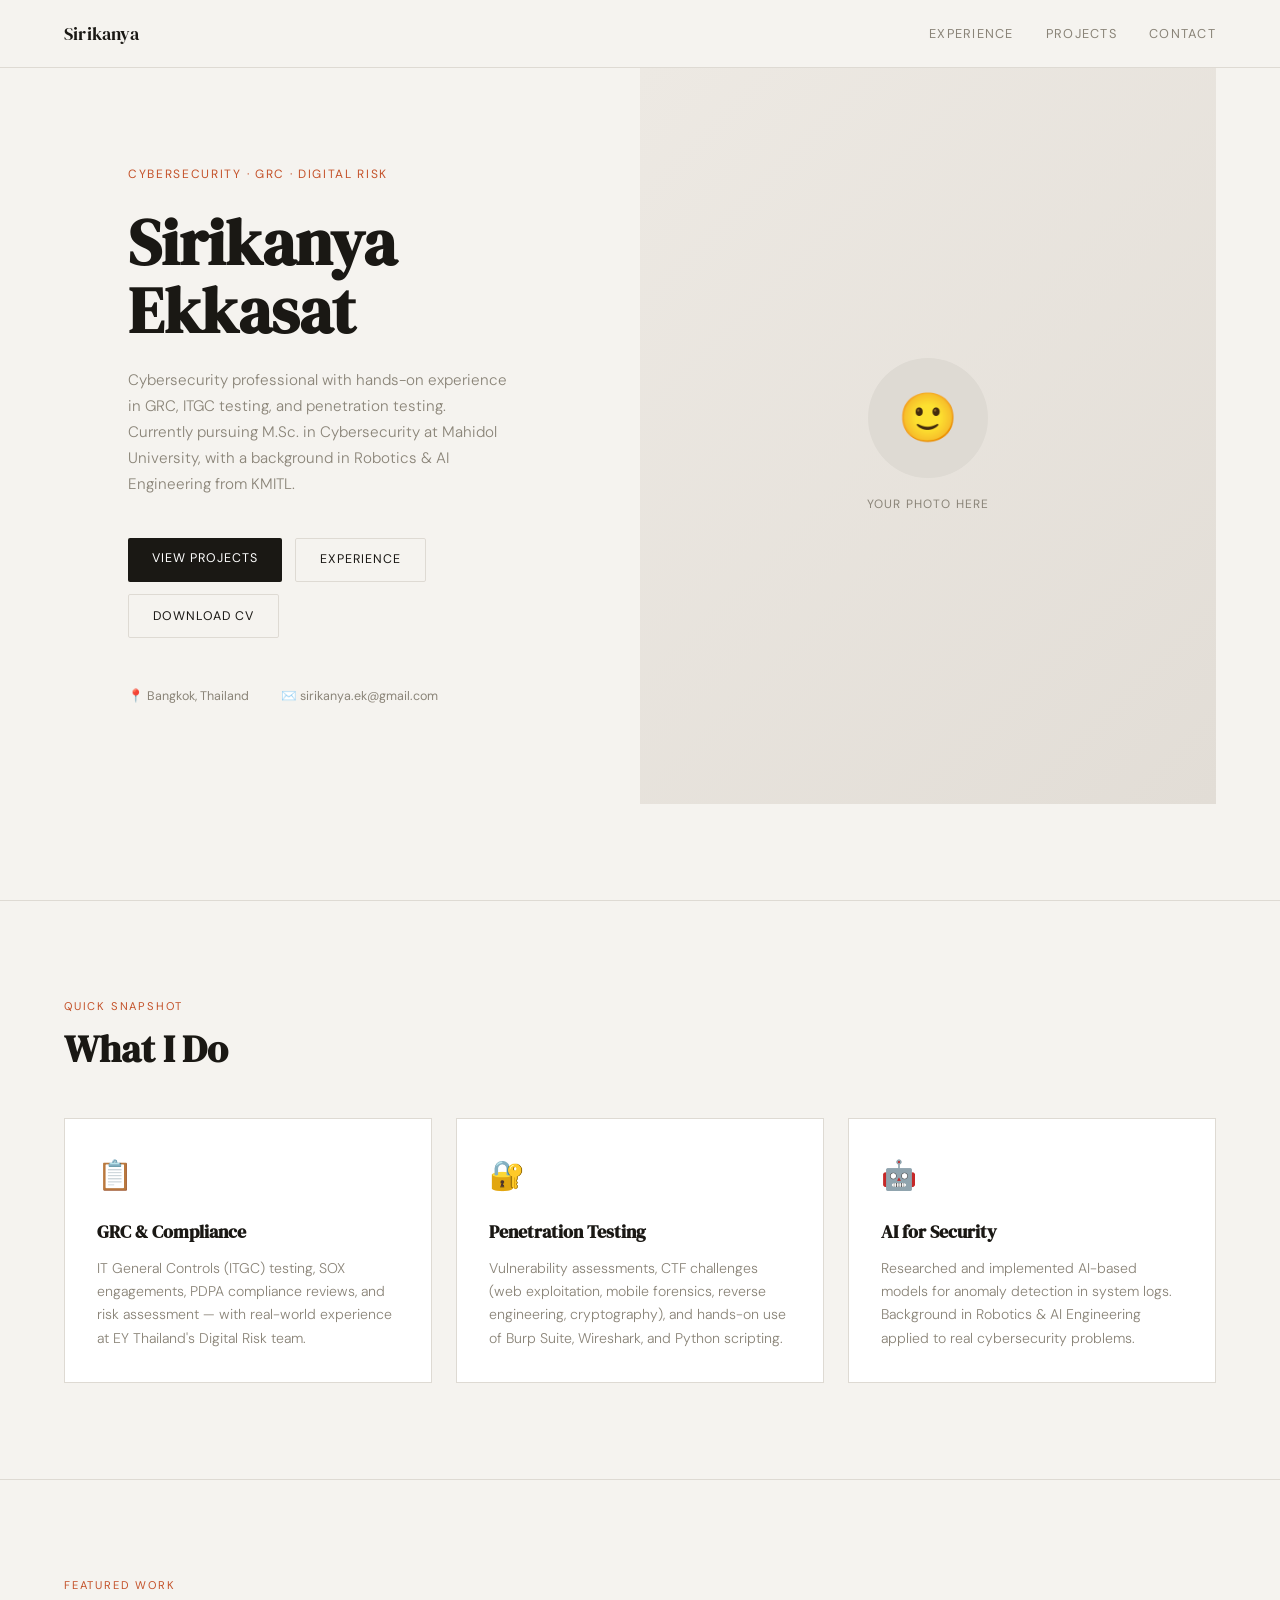
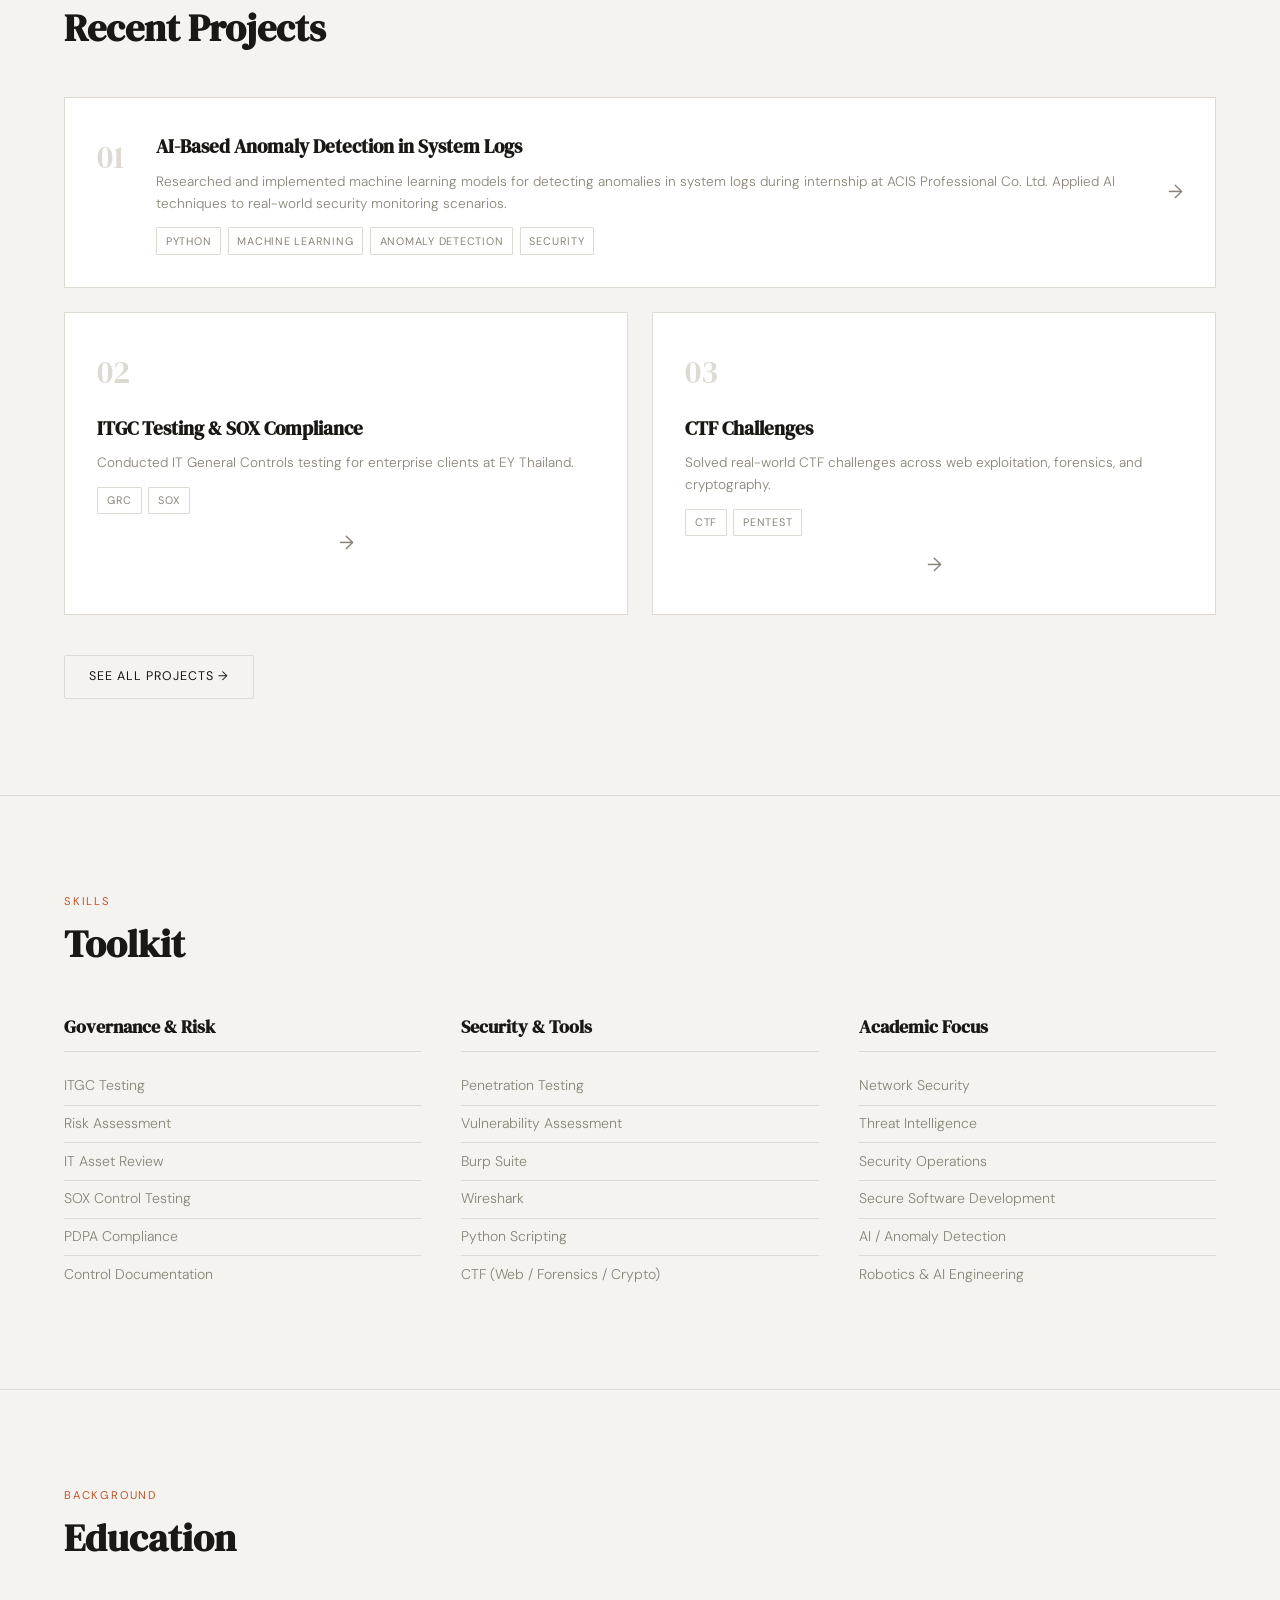
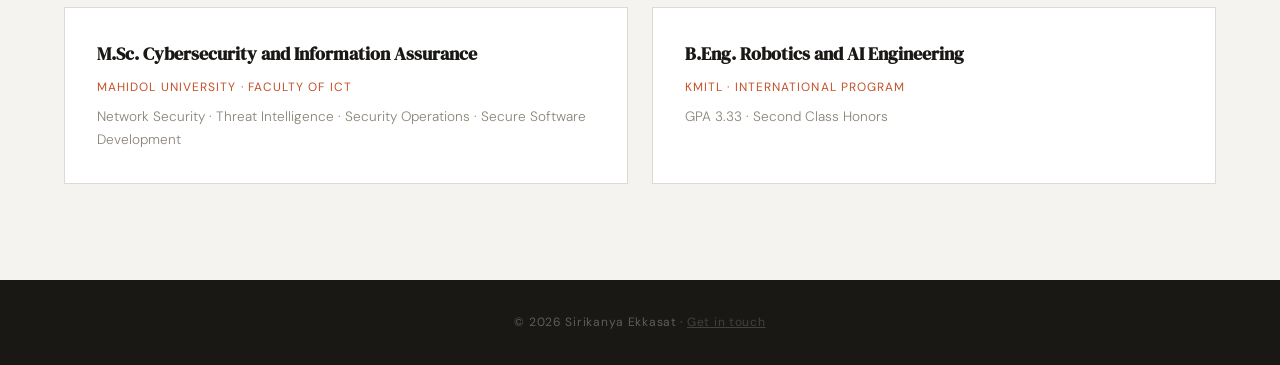
==== index.html @ f428b61f "Add files via upload" ====
<!DOCTYPE html>
<html lang="en">
<head>
<meta charset="UTF-8">
<meta name="viewport" content="width=device-width, initial-scale=1.0">
<title>Sirikanya Ekkasat | Portfolio</title>
<link href="https://fonts.googleapis.com/css2?family=DM+Serif+Display:ital@0;1&family=DM+Sans:ital,opsz,wght@0,9..40,300;0,9..40,400;0,9..40,500;1,9..40,300&display=swap" rel="stylesheet">
<link rel="stylesheet" href="style.css">
</head>
<body>

<nav>
  <a class="nav-logo" href="index.html">Sirikanya</a>
  <ul class="nav-links">
    <li><a href="experience.html">Experience</a></li>
    <li><a href="projects.html">Projects</a></li>
    <li><a href="contact.html">Contact</a></li>
  </ul>
  <button class="nav-burger" onclick="toggleMenu()" aria-label="Menu">☰</button>
</nav>
<div class="nav-mobile" id="navMobile">
  <a href="experience.html">Experience</a>
  <a href="projects.html">Projects</a>
  <a href="contact.html">Contact</a>
</div>

<!-- HERO -->
<section id="hero">
  <div class="hero-left">
    <p class="hero-tag">Cybersecurity · GRC · Digital Risk</p>
    <h1 class="hero-name">Sirikanya<br>Ekkasat</h1>
    <p class="hero-bio">
      Cybersecurity professional with hands-on experience in GRC, ITGC testing, and penetration testing.
      Currently pursuing M.Sc. in Cybersecurity at Mahidol University, with a background in Robotics & AI Engineering from KMITL.
    </p>
    <div class="hero-btns">
      <a href="projects.html" class="btn btn-primary">View Projects</a>
      <a href="experience.html" class="btn btn-ghost">Experience</a>
      <a href="#" class="btn btn-ghost">Download CV</a>
    </div>
    <div class="hero-meta">
      <span>📍 Bangkok, Thailand</span>
      <span>✉️ sirikanya.ek@gmail.com</span>
    </div>
  </div>
  <div class="hero-right">
    <div class="hero-photo-placeholder">
      <div class="placeholder-circle">🙂</div>
      <span class="placeholder-label">Your Photo Here</span>
    </div>
  </div>
</section>

<!-- SNAPSHOT -->
<section id="snapshot">
  <div class="reveal">
    <p class="section-label">Quick Snapshot</p>
    <h2 class="section-title">What I Do</h2>
  </div>
  <div class="snapshot-grid reveal">
    <div class="snapshot-card">
      <div class="snapshot-icon">📋</div>
      <h3>GRC & Compliance</h3>
      <p>IT General Controls (ITGC) testing, SOX engagements, PDPA compliance reviews, and risk assessment — with real-world experience at EY Thailand's Digital Risk team.</p>
    </div>
    <div class="snapshot-card">
      <div class="snapshot-icon">🔐</div>
      <h3>Penetration Testing</h3>
      <p>Vulnerability assessments, CTF challenges (web exploitation, mobile forensics, reverse engineering, cryptography), and hands-on use of Burp Suite, Wireshark, and Python scripting.</p>
    </div>
    <div class="snapshot-card">
      <div class="snapshot-icon">🤖</div>
      <h3>AI for Security</h3>
      <p>Researched and implemented AI-based models for anomaly detection in system logs. Background in Robotics & AI Engineering applied to real cybersecurity problems.</p>
    </div>
  </div>
</section>

<!-- FEATURED WORK -->
<section id="featured">
  <div class="reveal">
    <p class="section-label">Featured Work</p>
    <h2 class="section-title">Recent Projects</h2>
  </div>
  <div class="featured-grid reveal">
    <a href="projects.html" class="featured-card featured-large">
      <div class="featured-num">01</div>
      <div class="featured-info">
        <h3>AI-Based Anomaly Detection in System Logs</h3>
        <p>Researched and implemented machine learning models for detecting anomalies in system logs during internship at ACIS Professional Co. Ltd. Applied AI techniques to real-world security monitoring scenarios.</p>
        <div class="project-tags">
          <span class="tag">Python</span>
          <span class="tag">Machine Learning</span>
          <span class="tag">Anomaly Detection</span>
          <span class="tag">Security</span>
        </div>
      </div>
      <span class="featured-arrow">→</span>
    </a>
    <a href="projects.html" class="featured-card">
      <div class="featured-num">02</div>
      <div class="featured-info">
        <h3>ITGC Testing & SOX Compliance</h3>
        <p>Conducted IT General Controls testing for enterprise clients at EY Thailand.</p>
        <div class="project-tags">
          <span class="tag">GRC</span>
          <span class="tag">SOX</span>
        </div>
      </div>
      <span class="featured-arrow">→</span>
    </a>
    <a href="projects.html" class="featured-card">
      <div class="featured-num">03</div>
      <div class="featured-info">
        <h3>CTF Challenges</h3>
        <p>Solved real-world CTF challenges across web exploitation, forensics, and cryptography.</p>
        <div class="project-tags">
          <span class="tag">CTF</span>
          <span class="tag">Pentest</span>
        </div>
      </div>
      <span class="featured-arrow">→</span>
    </a>
  </div>
  <div class="reveal" style="margin-top:2.5rem;">
    <a href="projects.html" class="btn btn-ghost">See All Projects →</a>
  </div>
</section>

<!-- SKILLS -->
<section id="skills-strip">
  <div class="reveal">
    <p class="section-label">Skills</p>
    <h2 class="section-title">Toolkit</h2>
  </div>
  <div class="skills-grid reveal">
    <div class="skill-group">
      <h3 class="skill-group-title">Governance & Risk</h3>
      <ul class="skill-list">
        <li>ITGC Testing</li>
        <li>Risk Assessment</li>
        <li>IT Asset Review</li>
        <li>SOX Control Testing</li>
        <li>PDPA Compliance</li>
        <li>Control Documentation</li>
      </ul>
    </div>
    <div class="skill-group">
      <h3 class="skill-group-title">Security & Tools</h3>
      <ul class="skill-list">
        <li>Penetration Testing</li>
        <li>Vulnerability Assessment</li>
        <li>Burp Suite</li>
        <li>Wireshark</li>
        <li>Python Scripting</li>
        <li>CTF (Web / Forensics / Crypto)</li>
      </ul>
    </div>
    <div class="skill-group">
      <h3 class="skill-group-title">Academic Focus</h3>
      <ul class="skill-list">
        <li>Network Security</li>
        <li>Threat Intelligence</li>
        <li>Security Operations</li>
        <li>Secure Software Development</li>
        <li>AI / Anomaly Detection</li>
        <li>Robotics & AI Engineering</li>
      </ul>
    </div>
  </div>
</section>

<!-- EDUCATION -->
<section id="education">
  <div class="reveal">
    <p class="section-label">Background</p>
    <h2 class="section-title">Education</h2>
  </div>
  <div class="edu-grid reveal">
    <div class="edu-card">
      <h3 class="edu-degree">M.Sc. Cybersecurity and Information Assurance</h3>
      <p class="edu-school">Mahidol University · Faculty of ICT</p>
      <p class="edu-detail">Network Security · Threat Intelligence · Security Operations · Secure Software Development</p>
    </div>
    <div class="edu-card">
      <h3 class="edu-degree">B.Eng. Robotics and AI Engineering</h3>
      <p class="edu-school">KMITL · International Program</p>
      <p class="edu-detail">GPA 3.33 · Second Class Honors</p>
    </div>
  </div>
</section>

<footer>
  <p>© 2026 Sirikanya Ekkasat · <a href="contact.html" style="color:inherit;opacity:.6;">Get in touch</a></p>
</footer>

<script src="main.js"></script>
</body>
</html>
---- style.css ----
/* ── RESET & VARIABLES ── */
*, *::before, *::after { box-sizing: border-box; margin: 0; padding: 0; }

:root {
  --bg: #f5f3ef;
  --ink: #1a1814;
  --muted: #8a8478;
  --line: #dedad3;
  --accent: #c4522a;
  --white: #fff;
  --serif: 'DM Serif Display', Georgia, serif;
  --sans: 'DM Sans', sans-serif;
  --nav-h: 68px;
}

html { scroll-behavior: smooth; }

body {
  background: var(--bg);
  color: var(--ink);
  font-family: var(--sans);
  font-size: 15px;
  line-height: 1.7;
  -webkit-font-smoothing: antialiased;
}

/* ── NAV ── */
nav {
  position: fixed; top: 0; left: 0; right: 0;
  z-index: 100;
  display: flex; align-items: center; justify-content: space-between;
  height: var(--nav-h);
  padding: 0 4rem;
  background: rgba(245,243,239,.95);
  backdrop-filter: blur(10px);
  border-bottom: 1px solid var(--line);
  animation: fadeDown .5s ease both;
}

.nav-logo {
  font-family: var(--serif);
  font-size: 1.15rem;
  text-decoration: none;
  color: var(--ink);
  letter-spacing: .01em;
}

.nav-links { display: flex; gap: 2rem; list-style: none; }
.nav-links a {
  text-decoration: none;
  color: var(--muted);
  font-size: .8rem;
  letter-spacing: .1em;
  text-transform: uppercase;
  transition: color .2s;
  padding-bottom: 2px;
  border-bottom: 1px solid transparent;
}
.nav-links a:hover, .nav-links a.active {
  color: var(--ink);
  border-bottom-color: var(--ink);
}

.nav-burger {
  display: none;
  background: none; border: none;
  font-size: 1.3rem; cursor: pointer;
  color: var(--ink);
}

/* mobile nav */
.nav-mobile {
  display: none;
  position: fixed; top: var(--nav-h); left: 0; right: 0;
  z-index: 99;
  background: var(--bg);
  border-bottom: 1px solid var(--line);
  flex-direction: column;
  padding: 1rem 2rem;
  gap: .2rem;
}
.nav-mobile a {
  display: block;
  padding: .7rem 0;
  text-decoration: none;
  color: var(--muted);
  font-size: .85rem;
  letter-spacing: .08em;
  text-transform: uppercase;
  border-bottom: 1px solid var(--line);
}
.nav-mobile.open { display: flex; }

/* ── HERO ── */
#hero {
  min-height: 100vh;
  display: grid;
  grid-template-columns: 1fr 1fr;
  padding-top: var(--nav-h);
}

.hero-left {
  display: flex; flex-direction: column; justify-content: center;
  padding: 6rem 4rem;
  animation: fadeUp .7s .2s ease both;
}

.hero-tag {
  font-size: .75rem;
  letter-spacing: .14em;
  text-transform: uppercase;
  color: var(--accent);
  margin-bottom: 1.5rem;
}

.hero-name {
  font-family: var(--serif);
  font-size: clamp(3rem, 5vw, 4.8rem);
  line-height: 1.06;
  margin-bottom: 1.5rem;
}

.hero-bio {
  color: var(--muted);
  max-width: 38ch;
  font-weight: 300;
  font-size: .95rem;
  margin-bottom: 2.5rem;
}

.hero-btns { display: flex; gap: .8rem; flex-wrap: wrap; }

.hero-meta {
  margin-top: 3rem;
  display: flex; gap: 2rem;
  font-size: .78rem;
  color: var(--muted);
}
.hero-meta span { display: flex; align-items: center; gap: .4rem; }

.hero-right {
  background: var(--white);
  display: flex; align-items: center; justify-content: center;
  overflow: hidden;
  animation: fadeIn .9s .4s ease both;
}

.hero-photo { width: 100%; height: 100%; object-fit: cover; }

.hero-photo-placeholder {
  width: 100%; height: 100%;
  min-height: 400px;
  display: flex; flex-direction: column;
  align-items: center; justify-content: center; gap: 1rem;
  background: linear-gradient(135deg, #ede9e3, #e2ddd6);
  color: var(--muted);
}
.placeholder-circle {
  width: 120px; height: 120px; border-radius: 50%;
  background: var(--line);
  display: flex; align-items: center; justify-content: center;
  font-size: 3rem;
}
.placeholder-label {
  font-size: .75rem; letter-spacing: .1em; text-transform: uppercase;
}

/* ── BUTTONS ── */
.btn {
  display: inline-block;
  padding: .65rem 1.5rem;
  border-radius: 2px;
  font-size: .78rem;
  letter-spacing: .08em;
  text-transform: uppercase;
  text-decoration: none;
  transition: all .2s;
  cursor: pointer;
  font-family: var(--sans);
  border: none;
}
.btn-primary { background: var(--ink); color: var(--white); }
.btn-primary:hover { background: var(--accent); }
.btn-ghost { border: 1px solid var(--line); color: var(--ink); background: transparent; }
.btn-ghost:hover { border-color: var(--ink); }

/* ── SECTIONS ── */
section {
  padding: 6rem 4rem;
  border-top: 1px solid var(--line);
}
section:first-of-type { border-top: none; }

.section-label {
  font-size: .7rem;
  letter-spacing: .16em;
  text-transform: uppercase;
  color: var(--accent);
  margin-bottom: .7rem;
}

.section-title {
  font-family: var(--serif);
  font-size: clamp(1.8rem, 3vw, 2.6rem);
  line-height: 1.12;
  margin-bottom: 3rem;
}

/* ── PAGE HEADER ── */
.page-header {
  padding-top: calc(var(--nav-h) + 4rem);
  padding-bottom: 4rem;
  padding-left: 4rem;
  padding-right: 4rem;
  border-bottom: 1px solid var(--line);
}
.page-title {
  font-family: var(--serif);
  font-size: clamp(2.5rem, 5vw, 4rem);
  line-height: 1.05;
  margin-bottom: 1rem;
}
.page-subtitle {
  color: var(--muted);
  font-weight: 300;
  max-width: 46ch;
}

/* ── SNAPSHOT ── */
.snapshot-grid {
  display: grid;
  grid-template-columns: repeat(3, 1fr);
  gap: 1.5rem;
}
.snapshot-card {
  background: var(--white);
  border: 1px solid var(--line);
  padding: 2rem;
  transition: transform .2s, box-shadow .2s;
}
.snapshot-card:hover { transform: translateY(-3px); box-shadow: 0 8px 24px rgba(0,0,0,.06); }
.snapshot-icon { font-size: 1.8rem; margin-bottom: 1rem; }
.snapshot-card h3 { font-family: var(--serif); font-size: 1.15rem; margin-bottom: .6rem; }
.snapshot-card p { font-size: .88rem; color: var(--muted); font-weight: 300; line-height: 1.65; }

/* ── FEATURED ── */
.featured-grid {
  display: grid;
  grid-template-columns: 1fr 1fr;
  grid-template-rows: auto auto;
  gap: 1.5rem;
}
.featured-card {
  background: var(--white);
  border: 1px solid var(--line);
  padding: 2rem;
  text-decoration: none;
  color: var(--ink);
  display: flex;
  flex-direction: column;
  gap: .8rem;
  transition: transform .2s, box-shadow .2s;
  position: relative;
}
.featured-card:hover { transform: translateY(-3px); box-shadow: 0 8px 24px rgba(0,0,0,.07); }
.featured-large { grid-column: 1 / -1; flex-direction: row; align-items: flex-start; gap: 2rem; }
.featured-large .featured-info { flex: 1; }
.featured-num {
  font-family: var(--serif);
  font-size: 2rem;
  color: var(--line);
  flex-shrink: 0;
}
.featured-info h3 { font-family: var(--serif); font-size: 1.2rem; margin-bottom: .5rem; }
.featured-info p { font-size: .85rem; color: var(--muted); font-weight: 300; line-height: 1.6; margin-bottom: .8rem; }
.featured-arrow {
  font-size: 1.2rem;
  color: var(--muted);
  align-self: center;
  flex-shrink: 0;
  transition: transform .2s, color .2s;
}
.featured-card:hover .featured-arrow { transform: translateX(4px); color: var(--accent); }

/* ── TAGS ── */
.project-tags { display: flex; flex-wrap: wrap; gap: .4rem; }
.tag {
  font-size: .68rem;
  letter-spacing: .07em;
  text-transform: uppercase;
  padding: .22rem .55rem;
  border: 1px solid var(--line);
  color: var(--muted);
  border-radius: 1px;
}

/* ── SKILLS ── */
.skills-grid {
  display: grid;
  grid-template-columns: repeat(3, 1fr);
  gap: 2.5rem;
}
.skill-group-title {
  font-family: var(--serif);
  font-size: 1.1rem;
  margin-bottom: 1rem;
  padding-bottom: .5rem;
  border-bottom: 1px solid var(--line);
}
.skill-list { list-style: none; }
.skill-list li {
  font-size: .88rem;
  color: var(--muted);
  padding: .4rem 0;
  border-bottom: 1px solid var(--line);
  font-weight: 300;
}
.skill-list li:last-child { border-bottom: none; }

/* ── EDUCATION ── */
.edu-grid {
  display: grid;
  grid-template-columns: 1fr 1fr;
  gap: 1.5rem;
}
.edu-card {
  background: var(--white);
  border: 1px solid var(--line);
  padding: 2rem;
}
.edu-degree { font-family: var(--serif); font-size: 1.1rem; margin-bottom: .4rem; }
.edu-school { font-size: .75rem; letter-spacing: .09em; text-transform: uppercase; color: var(--accent); margin-bottom: .5rem; }
.edu-detail { font-size: .85rem; color: var(--muted); font-weight: 300; }

/* ── TIMELINE ── */
.timeline { display: flex; flex-direction: column; }
.timeline-item {
  display: grid;
  grid-template-columns: 200px 1fr;
  gap: 2rem;
  padding: 2.5rem 0;
  border-bottom: 1px solid var(--line);
}
.timeline-item:first-child { padding-top: 0; }
.timeline-item:last-child { border-bottom: none; }
.timeline-period { font-size: .78rem; color: var(--muted); margin-bottom: .2rem; }
.timeline-location { font-size: .78rem; color: var(--muted); }
.timeline-role { font-family: var(--serif); font-size: 1.2rem; margin-bottom: .25rem; }
.timeline-org { font-size: .75rem; letter-spacing: .08em; text-transform: uppercase; color: var(--accent); margin-bottom: .8rem; }
.timeline-desc { font-size: .88rem; color: var(--muted); font-weight: 300; }
.timeline-desc ul { padding-left: 1.2rem; }
.timeline-desc li { margin-bottom: .3rem; }

/* ── CERTIFICATIONS ── */
.cert-grid {
  display: grid;
  grid-template-columns: repeat(3, 1fr);
  gap: 1.5rem;
}
.cert-card {
  background: var(--white);
  border: 1px solid var(--line);
  padding: 2rem;
  display: flex; flex-direction: column; gap: .6rem;
}
.cert-icon { font-size: 1.8rem; }
.cert-card h3 { font-family: var(--serif); font-size: 1rem; }
.cert-card p { font-size: .8rem; color: var(--muted); text-transform: uppercase; letter-spacing: .06em; }

/* ── PROJECTS PAGE ── */
.filter-bar {
  padding: 0 4rem 2rem;
  display: flex; gap: .6rem; flex-wrap: wrap;
}
.filter-btn {
  padding: .45rem 1.1rem;
  border: 1px solid var(--line);
  background: none;
  cursor: pointer;
  font-family: var(--sans);
  font-size: .75rem;
  letter-spacing: .08em;
  text-transform: uppercase;
  color: var(--muted);
  border-radius: 1px;
  transition: all .18s;
}
.filter-btn.active, .filter-btn:hover {
  background: var(--ink);
  color: var(--white);
  border-color: var(--ink);
}

.projects-big-grid {
  display: flex; flex-direction: column; gap: 0;
}
.project-card-full {
  padding: 2.5rem 4rem;
  border-bottom: 1px solid var(--line);
  transition: background .15s;
}
.project-card-full:hover { background: var(--white); }
.pcf-top {
  display: flex; align-items: center; justify-content: space-between;
  margin-bottom: 1rem;
}
.project-num { font-family: var(--serif); font-size: 1.4rem; color: var(--line); }
.project-title { font-family: var(--serif); font-size: 1.4rem; margin-bottom: .7rem; }
.project-desc { font-size: .88rem; color: var(--muted); font-weight: 300; max-width: 70ch; margin-bottom: 1.2rem; line-height: 1.7; }
.pcf-footer {
  display: flex; align-items: center; justify-content: space-between;
  font-size: .78rem;
}
.pcf-course { color: var(--muted); font-style: italic; }
.pcf-link { color: var(--ink); text-decoration: none; letter-spacing: .05em; transition: color .2s; }
.pcf-link:hover { color: var(--accent); }

/* ── CONTACT PAGE ── */
.contact-section { border-top: 1px solid var(--line); }
.contact-layout {
  display: grid;
  grid-template-columns: 1.2fr 1fr;
  gap: 5rem;
  align-items: start;
}
.contact-heading { font-family: var(--serif); font-size: 2.5rem; margin-bottom: 1.2rem; }
.contact-bio { color: var(--muted); font-weight: 300; max-width: 38ch; margin-bottom: 2.5rem; line-height: 1.8; }

.contact-links { display: flex; flex-direction: column; gap: 0; }
.contact-link {
  display: flex; align-items: center; gap: 1.2rem;
  text-decoration: none; color: var(--ink);
  padding: 1.2rem 0;
  border-bottom: 1px solid var(--line);
  transition: color .2s;
}
.contact-link:last-child { border-bottom: none; }
.contact-link:hover { color: var(--accent); }
.contact-icon {
  width: 40px; height: 40px;
  border: 1px solid var(--line);
  border-radius: 50%;
  display: flex; align-items: center; justify-content: center;
  font-size: .9rem; font-style: normal;
  flex-shrink: 0;
  transition: border-color .2s;
}
.contact-link:hover .contact-icon { border-color: var(--accent); }
.contact-link-label { display: block; font-size: .7rem; letter-spacing: .1em; text-transform: uppercase; color: var(--muted); }
.contact-link-value { display: block; font-size: .88rem; }

.contact-info-card {
  background: var(--white);
  border: 1px solid var(--line);
  padding: 2.5rem;
}
.contact-info-card h3 { font-family: var(--serif); font-size: 1.2rem; margin-bottom: 1.5rem; padding-bottom: 1rem; border-bottom: 1px solid var(--line); }
.info-row {
  display: flex; justify-content: space-between; align-items: center;
  padding: .8rem 0;
  border-bottom: 1px solid var(--line);
  font-size: .88rem;
}
.info-row:last-child { border-bottom: none; }
.info-label { color: var(--muted); font-size: .75rem; letter-spacing: .08em; text-transform: uppercase; }
.status-dot-wrap { display: flex; align-items: center; gap: .5rem; }
.status-dot {
  width: 7px; height: 7px; border-radius: 50%;
  background: #4caf50;
  animation: pulse 2s infinite;
}
@keyframes pulse {
  0%, 100% { opacity: 1; }
  50% { opacity: .4; }
}

/* ── FOOTER ── */
footer {
  background: var(--ink);
  color: rgba(255,255,255,.3);
  text-align: center;
  padding: 2rem;
  font-size: .75rem;
  letter-spacing: .06em;
}

/* ── ANIMATIONS ── */
@keyframes fadeDown { from { opacity:0; transform:translateY(-10px);} to { opacity:1; transform:none;} }
@keyframes fadeUp   { from { opacity:0; transform:translateY(18px); } to { opacity:1; transform:none;} }
@keyframes fadeIn   { from { opacity:0; } to { opacity:1; } }

.reveal {
  opacity: 0;
  transform: translateY(20px);
  transition: opacity .55s ease, transform .55s ease;
}
.reveal.visible { opacity: 1; transform: none; }

/* ── RESPONSIVE ── */
@media (max-width: 900px) {
  nav { padding: 0 1.5rem; }
  .nav-links { display: none; }
  .nav-burger { display: block; }

  #hero { grid-template-columns: 1fr; }
  .hero-left { padding: 5rem 1.5rem 2rem; }
  .hero-right { height: 55vw; min-height: 220px; }
  .hero-photo-placeholder { min-height: 220px; }

  section { padding: 4rem 1.5rem; }
  .page-header { padding: calc(var(--nav-h) + 2.5rem) 1.5rem 2.5rem; }
  .filter-bar { padding: 0 1.5rem 1.5rem; }

  .snapshot-grid { grid-template-columns: 1fr; }
  .featured-grid { grid-template-columns: 1fr; }
  .featured-large { flex-direction: column; }
  .skills-grid { grid-template-columns: 1fr; gap: 2rem; }
  .edu-grid { grid-template-columns: 1fr; }
  .cert-grid { grid-template-columns: 1fr; }
  .timeline-item { grid-template-columns: 1fr; gap: .4rem; }
  .contact-layout { grid-template-columns: 1fr; gap: 3rem; }
  .project-card-full { padding: 2rem 1.5rem; }
  .pcf-top { flex-direction: column; align-items: flex-start; gap: .8rem; }
}
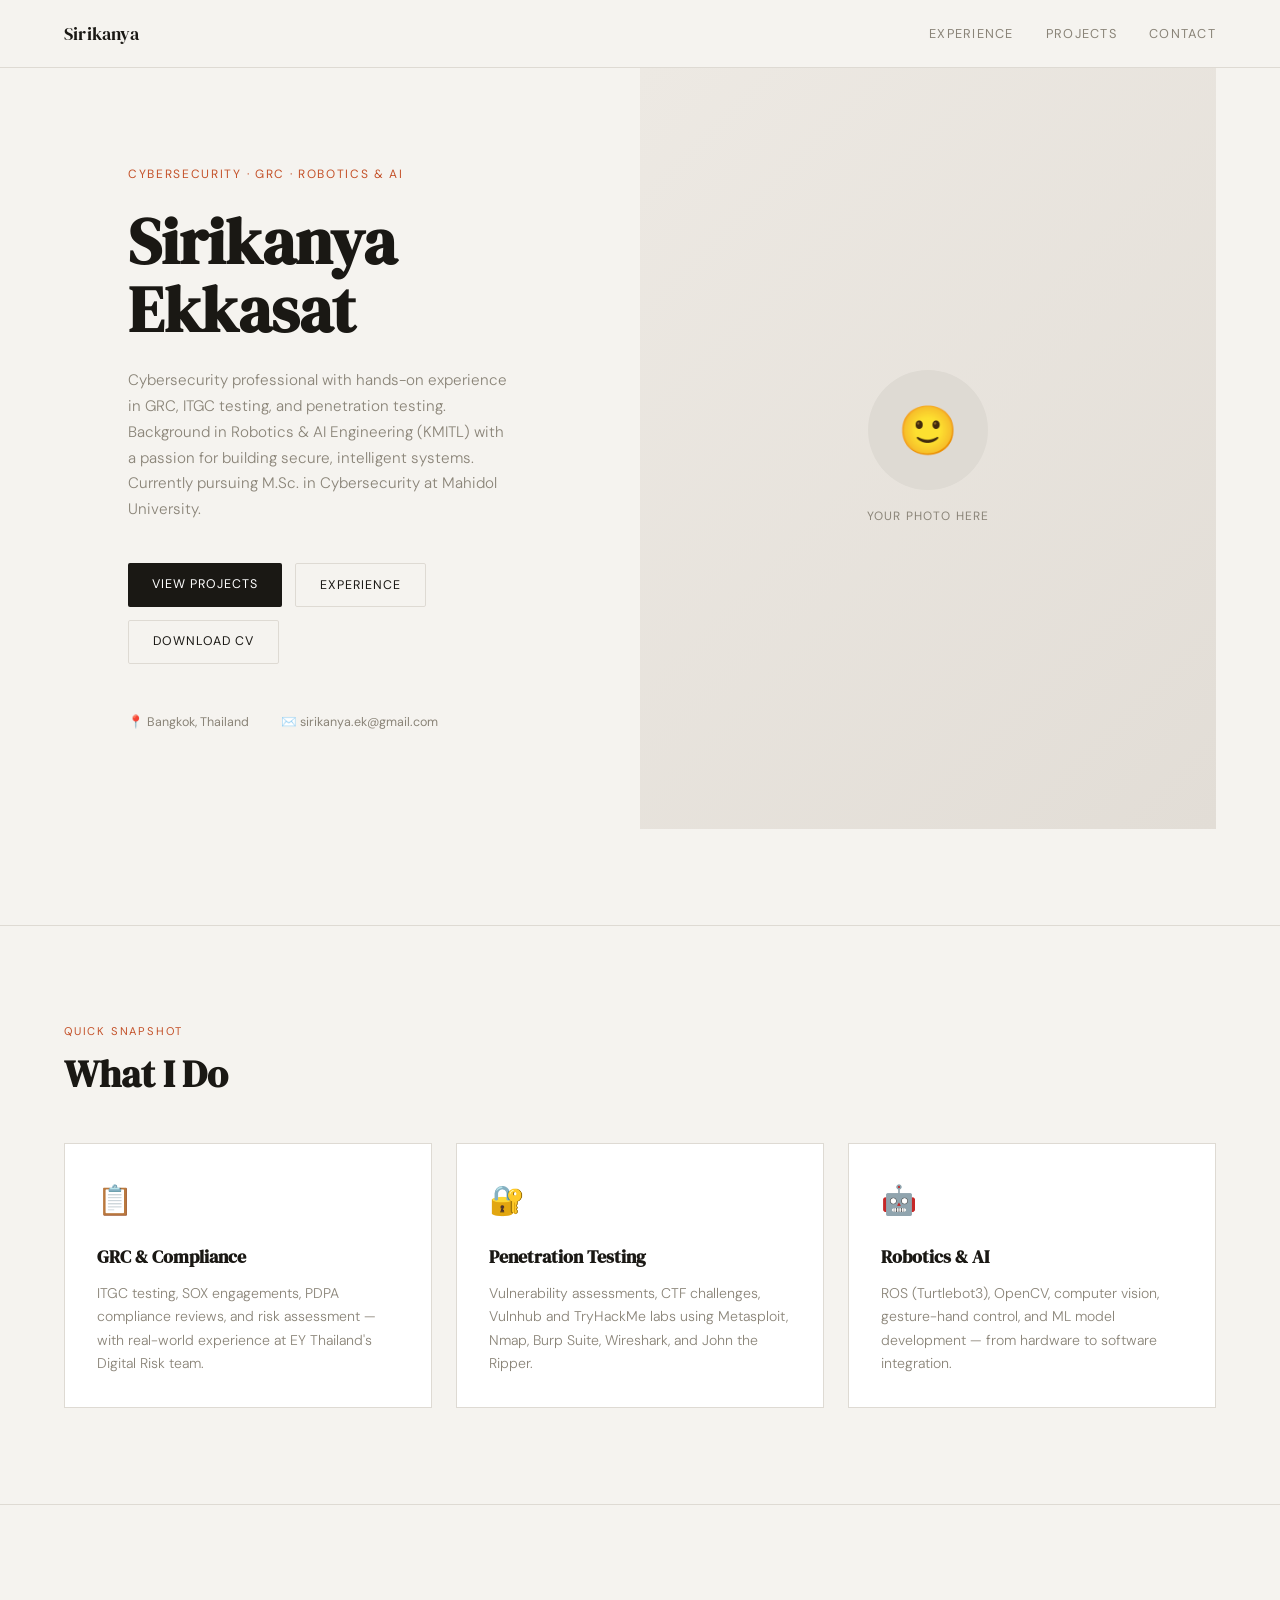
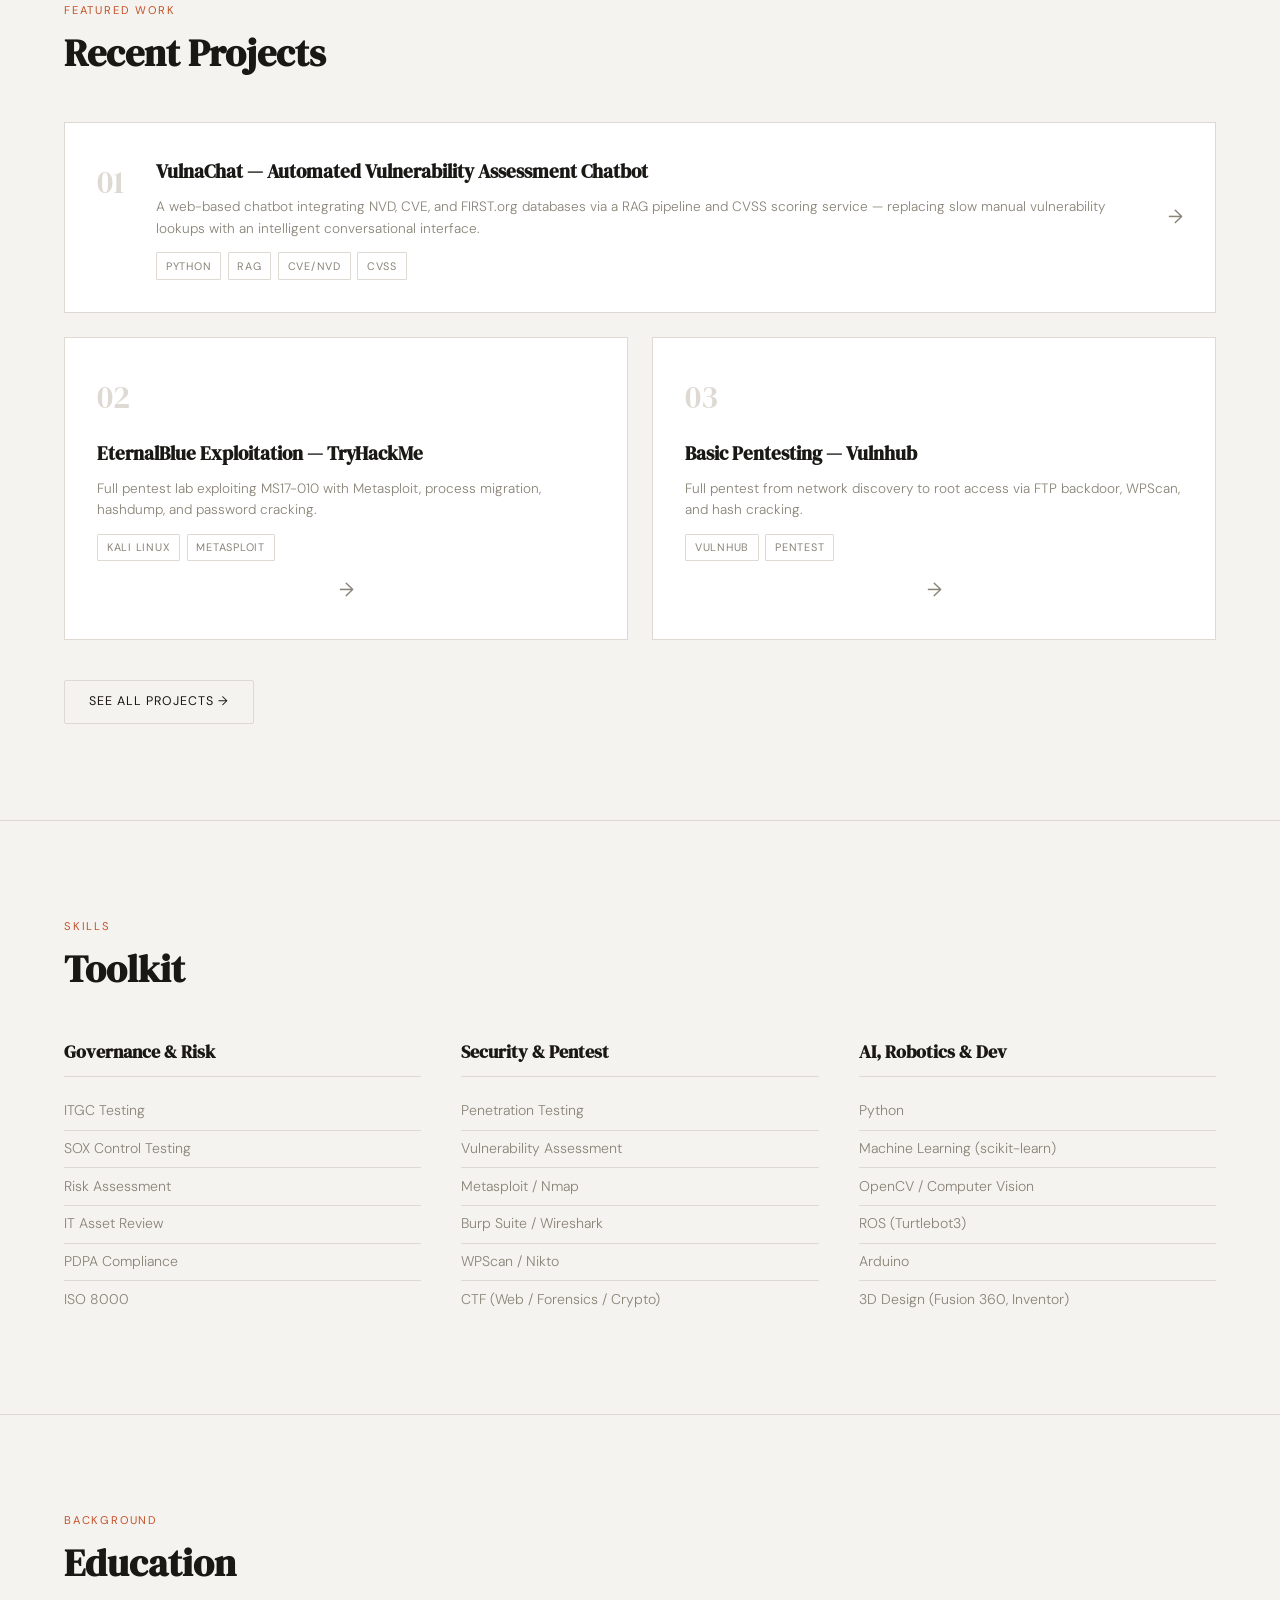
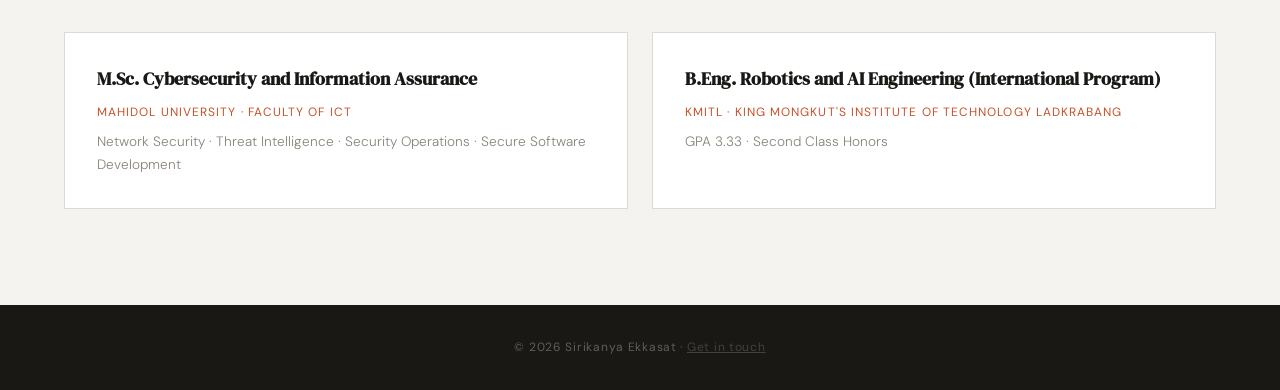
==== commit 0707988d: "Add files via upload" ====
--- a/index.html
+++ b/index.html
@@ -27,11 +27,12 @@
 <!-- HERO -->
 <section id="hero">
   <div class="hero-left">
-    <p class="hero-tag">Cybersecurity · GRC · Digital Risk</p>
+    <p class="hero-tag">Cybersecurity · GRC · Robotics & AI</p>
     <h1 class="hero-name">Sirikanya<br>Ekkasat</h1>
     <p class="hero-bio">
       Cybersecurity professional with hands-on experience in GRC, ITGC testing, and penetration testing.
-      Currently pursuing M.Sc. in Cybersecurity at Mahidol University, with a background in Robotics & AI Engineering from KMITL.
+      Background in Robotics & AI Engineering (KMITL) with a passion for building secure, intelligent systems.
+      Currently pursuing M.Sc. in Cybersecurity at Mahidol University.
     </p>
     <div class="hero-btns">
       <a href="projects.html" class="btn btn-primary">View Projects</a>
@@ -44,6 +45,7 @@
     </div>
   </div>
   <div class="hero-right">
+    <!-- To add your photo: replace the div below with <img src="photo.jpg" class="hero-photo" alt="Sirikanya Ekkasat"> -->
     <div class="hero-photo-placeholder">
       <div class="placeholder-circle">🙂</div>
       <span class="placeholder-label">Your Photo Here</span>
@@ -61,22 +63,22 @@
     <div class="snapshot-card">
       <div class="snapshot-icon">📋</div>
       <h3>GRC & Compliance</h3>
-      <p>IT General Controls (ITGC) testing, SOX engagements, PDPA compliance reviews, and risk assessment — with real-world experience at EY Thailand's Digital Risk team.</p>
+      <p>ITGC testing, SOX engagements, PDPA compliance reviews, and risk assessment — with real-world experience at EY Thailand's Digital Risk team.</p>
     </div>
     <div class="snapshot-card">
       <div class="snapshot-icon">🔐</div>
       <h3>Penetration Testing</h3>
-      <p>Vulnerability assessments, CTF challenges (web exploitation, mobile forensics, reverse engineering, cryptography), and hands-on use of Burp Suite, Wireshark, and Python scripting.</p>
+      <p>Vulnerability assessments, CTF challenges, Vulnhub and TryHackMe labs using Metasploit, Nmap, Burp Suite, Wireshark, and John the Ripper.</p>
     </div>
     <div class="snapshot-card">
       <div class="snapshot-icon">🤖</div>
-      <h3>AI for Security</h3>
-      <p>Researched and implemented AI-based models for anomaly detection in system logs. Background in Robotics & AI Engineering applied to real cybersecurity problems.</p>
+      <h3>Robotics & AI</h3>
+      <p>ROS (Turtlebot3), OpenCV, computer vision, gesture-hand control, and ML model development — from hardware to software integration.</p>
     </div>
   </div>
 </section>
 
-<!-- FEATURED WORK -->
+<!-- FEATURED -->
 <section id="featured">
   <div class="reveal">
     <p class="section-label">Featured Work</p>
@@ -86,13 +88,10 @@
     <a href="projects.html" class="featured-card featured-large">
       <div class="featured-num">01</div>
       <div class="featured-info">
-        <h3>AI-Based Anomaly Detection in System Logs</h3>
-        <p>Researched and implemented machine learning models for detecting anomalies in system logs during internship at ACIS Professional Co. Ltd. Applied AI techniques to real-world security monitoring scenarios.</p>
+        <h3>VulnaChat — Automated Vulnerability Assessment Chatbot</h3>
+        <p>A web-based chatbot integrating NVD, CVE, and FIRST.org databases via a RAG pipeline and CVSS scoring service — replacing slow manual vulnerability lookups with an intelligent conversational interface.</p>
         <div class="project-tags">
-          <span class="tag">Python</span>
-          <span class="tag">Machine Learning</span>
-          <span class="tag">Anomaly Detection</span>
-          <span class="tag">Security</span>
+          <span class="tag">Python</span><span class="tag">RAG</span><span class="tag">CVE/NVD</span><span class="tag">CVSS</span>
         </div>
       </div>
       <span class="featured-arrow">→</span>
@@ -100,24 +99,18 @@
     <a href="projects.html" class="featured-card">
       <div class="featured-num">02</div>
       <div class="featured-info">
-        <h3>ITGC Testing & SOX Compliance</h3>
-        <p>Conducted IT General Controls testing for enterprise clients at EY Thailand.</p>
-        <div class="project-tags">
-          <span class="tag">GRC</span>
-          <span class="tag">SOX</span>
-        </div>
+        <h3>EternalBlue Exploitation — TryHackMe</h3>
+        <p>Full pentest lab exploiting MS17-010 with Metasploit, process migration, hashdump, and password cracking.</p>
+        <div class="project-tags"><span class="tag">Kali Linux</span><span class="tag">Metasploit</span></div>
       </div>
       <span class="featured-arrow">→</span>
     </a>
     <a href="projects.html" class="featured-card">
       <div class="featured-num">03</div>
       <div class="featured-info">
-        <h3>CTF Challenges</h3>
-        <p>Solved real-world CTF challenges across web exploitation, forensics, and cryptography.</p>
-        <div class="project-tags">
-          <span class="tag">CTF</span>
-          <span class="tag">Pentest</span>
-        </div>
+        <h3>Basic Pentesting — Vulnhub</h3>
+        <p>Full pentest from network discovery to root access via FTP backdoor, WPScan, and hash cracking.</p>
+        <div class="project-tags"><span class="tag">Vulnhub</span><span class="tag">Pentest</span></div>
       </div>
       <span class="featured-arrow">→</span>
     </a>
@@ -138,33 +131,33 @@
       <h3 class="skill-group-title">Governance & Risk</h3>
       <ul class="skill-list">
         <li>ITGC Testing</li>
+        <li>SOX Control Testing</li>
         <li>Risk Assessment</li>
         <li>IT Asset Review</li>
-        <li>SOX Control Testing</li>
         <li>PDPA Compliance</li>
-        <li>Control Documentation</li>
+        <li>ISO 8000</li>
       </ul>
     </div>
     <div class="skill-group">
-      <h3 class="skill-group-title">Security & Tools</h3>
+      <h3 class="skill-group-title">Security & Pentest</h3>
       <ul class="skill-list">
         <li>Penetration Testing</li>
         <li>Vulnerability Assessment</li>
-        <li>Burp Suite</li>
-        <li>Wireshark</li>
-        <li>Python Scripting</li>
+        <li>Metasploit / Nmap</li>
+        <li>Burp Suite / Wireshark</li>
+        <li>WPScan / Nikto</li>
         <li>CTF (Web / Forensics / Crypto)</li>
       </ul>
     </div>
     <div class="skill-group">
-      <h3 class="skill-group-title">Academic Focus</h3>
+      <h3 class="skill-group-title">AI, Robotics & Dev</h3>
       <ul class="skill-list">
-        <li>Network Security</li>
-        <li>Threat Intelligence</li>
-        <li>Security Operations</li>
-        <li>Secure Software Development</li>
-        <li>AI / Anomaly Detection</li>
-        <li>Robotics & AI Engineering</li>
+        <li>Python</li>
+        <li>Machine Learning (scikit-learn)</li>
+        <li>OpenCV / Computer Vision</li>
+        <li>ROS (Turtlebot3)</li>
+        <li>Arduino</li>
+        <li>3D Design (Fusion 360, Inventor)</li>
       </ul>
     </div>
   </div>
@@ -183,8 +176,8 @@
       <p class="edu-detail">Network Security · Threat Intelligence · Security Operations · Secure Software Development</p>
     </div>
     <div class="edu-card">
-      <h3 class="edu-degree">B.Eng. Robotics and AI Engineering</h3>
-      <p class="edu-school">KMITL · International Program</p>
+      <h3 class="edu-degree">B.Eng. Robotics and AI Engineering (International Program)</h3>
+      <p class="edu-school">KMITL · King Mongkut's Institute of Technology Ladkrabang</p>
       <p class="edu-detail">GPA 3.33 · Second Class Honors</p>
     </div>
   </div>
